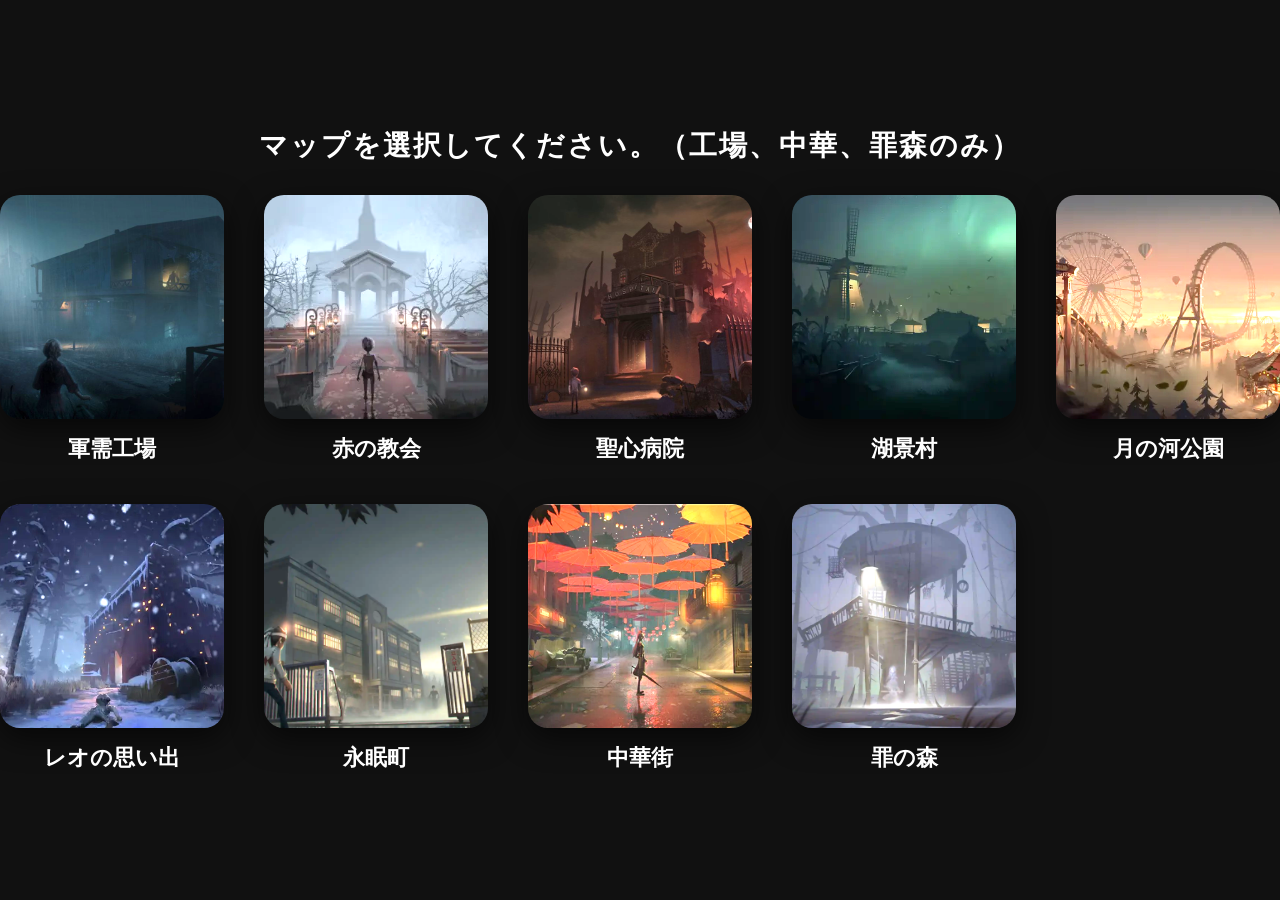
==== index.html @ 0e40f963 "Update index.html" ====
<!DOCTYPE html>
<html lang="ja">
<head>
  <meta charset="UTF-8">
  <title>第五人格解読機配置</title>
  <link rel="stylesheet" href="../style.css">
</head>

<body class="homePage">

<h1 class="pageTitle">マップを選択してください。（工場、中華、罪森のみ）</h1>

<div class="container">

  <a href="ArmsFactory/index.html" class="mapItem">
      <img src="mapimage/ArmsFactory.png" alt="">
      <div class="mapTitle">軍需工場</div>
  </a>

  <a href="TheRedChurch/index.html" class="mapItem">
      <img src="mapimage/TheRedChurch.png" alt="">
      <div class="mapTitle">赤の教会</div>
  </a>

  <a href="SacredHeartHospital/index.html" class="mapItem">
      <img src="mapimage/SacredHeartHospital.png" alt="">
      <div class="mapTitle">聖心病院</div>
  </a>

  <a href="LakesideVillage/index.html" class="mapItem">
      <img src="mapimage/LakesideVillage.png" alt="">
      <div class="mapTitle">湖景村</div>
  </a>

  <a href="MoonlitRiverPark/index.html" class="mapItem">
      <img src="mapimage/MoonlitRiverPark.png" alt="">
      <div class="mapTitle">月の河公園</div>
  </a>

  <a href="LeosMemory/index.html" class="mapItem">
      <img src="mapimage/LeosMemory.png" alt="">
      <div class="mapTitle">レオの思い出</div>
  </a>

  <a href="EversleepingTown/index.html" class="mapItem">
      <img src="mapimage/EversleepingTown.png" alt="">
      <div class="mapTitle">永眠町</div>
  </a>

  <a href="ChinaTown/index.html" class="mapItem">
      <img src="mapimage/ChinaTown.png" alt="">
      <div class="mapTitle">中華街</div>
  </a>

  <a href="DarkWoods/index.html" class="mapItem">
      <img src="mapimage/DarkWoods.png" alt="">
      <div class="mapTitle">罪の森</div>
  </a>

  <!-- 右下は空白 -->
  <div class="card empty"></div>

</div>

</body>
</html>
---- style.css ----
/* ======================
   基本設定
====================== */

body{
    background:#111;
    color:white;
    font-family:sans-serif;
    margin:0;
}
/* ======================
   地図（完全中央）
====================== */

#map{
    position:relative;
    width:800px;
    flex-shrink:0;
}

#map img{
    width:100%;
    display:block;
}

/* ======================
   アンテナ
====================== */

.antenna{
    position:absolute;
    width:35px;
    height:35px;
    border-radius:50%;
    background:transparent;
    cursor:pointer;
    transition:0.2s;
    transform:translate(-50%, -50%);
}

.antenna.active{
    background:red;
}

.antenna.absent{
    background:rgba(0,150,255,0.9);
}

/* ======================
   結果エリア
====================== */

#result{
    text-align:center;
    margin-top:30px;
}

#result img{
    width:220px;
    margin:10px;
    cursor:pointer;
}

/* ======================
   ボタン
====================== */

button{
    padding:8px 20px;
    margin:15px;
    font-size:16px;
    cursor:pointer;
}

/* ======================
   右側パネル（固定）
====================== */

#sidePanel{
    width:420px;
    text-align:center;
    flex-shrink:0;
}

#description{
    font-size:20px;
    line-height:1.8;
    margin-bottom:30px;
    color:#ddd;
}

#count{
    font-size:28px;
    margin-bottom:20px;
}

/* ======================
   モーダル
====================== */

#modal{
    display:none;
    position:fixed;
    inset:0;
    background:rgba(0,0,0,0.85);
    justify-content:center;
    align-items:center;
    z-index:1000;
}

#modal img{
    max-width:90%;
    max-height:90%;
}

#closeBtn{
    position:absolute;
    top:20px;
    right:20px;
    width:80px;
    height:80px;
    display:flex;
    justify-content:center;
    align-items:center;
    font-size:40px;
    color:white;
    cursor:pointer;
    background:rgba(0,0,0,0.3);
    border-radius:50%;
}

#sidePanel h1{
    margin:0 0 25px 0;
    text-align:center;
}

#mainWrapper{
    display:flex;
    justify-content:center;
    align-items:flex-start;
    gap:60px;
    margin-top:10px;
    width:100%;
}

@media (max-width:1300px){
    #mainWrapper{
        flex-direction:column;
        align-items:center;
    }

    #sidePanel{
        margin-top:40px;
    }
}

.homeContainer{
    display:flex;
    justify-content:center;
    gap:60px;
    margin-top:60px;
    flex-wrap:wrap;
}

/* ======================
   トップページ 新デザイン
====================== */

.container{
    display:grid;
    grid-template-columns:repeat(5, 1fr);
    gap:40px;
    max-width:1400px;
    margin:20px auto;
}

.mapItem{
    text-decoration:none;
    color:white;
    text-align:center;
    transition:0.3s;
}

.mapItem img{
    width:100%;
    aspect-ratio:1 / 1;   /* 正方形 */
    object-fit:cover;     /* はみ出しカット */
    object-position:center; /* 常に中央 */
    border-radius:20px;
    display:block;
    box-shadow:0 10px 30px rgba(0,0,0,0.6);
    transition:0.3s;
}

.mapTitle{
    margin-top:15px;
    font-size:22px;
    font-weight:bold;
}

.mapItem:hover img{
    transform:scale(1.05);
}

.pageTitle{
    text-align:center;
    font-size:28px;
    margin:20px 0 30px 0;  /* 上下の余白を小さく */
    letter-spacing:2px;
}

.homePage{
    min-height:100vh;
    display:flex;
    flex-direction:column;
    justify-content:center;
}

.homeBtn{
    background:#444;
    color:white;
}

.homeBtn:hover{
    background:#666;
}

.homePage .container{
    margin:0 auto;
}

.homePage .pageTitle{
    margin:0 0 30px 0;
}

#sidePanel button{
    display:block;
    width:230px;
    padding:12px 0;   /* 左右paddingなしにすると綺麗 */
    margin:15px auto;
}

#choiceMenu{
position:absolute;
background:white;
border:2px solid black;
padding:5px;
display:none;
z-index:1000;
}

#choiceMenu button{
    display:inline-block;
    padding:5px 10px;
    margin:2px;
}
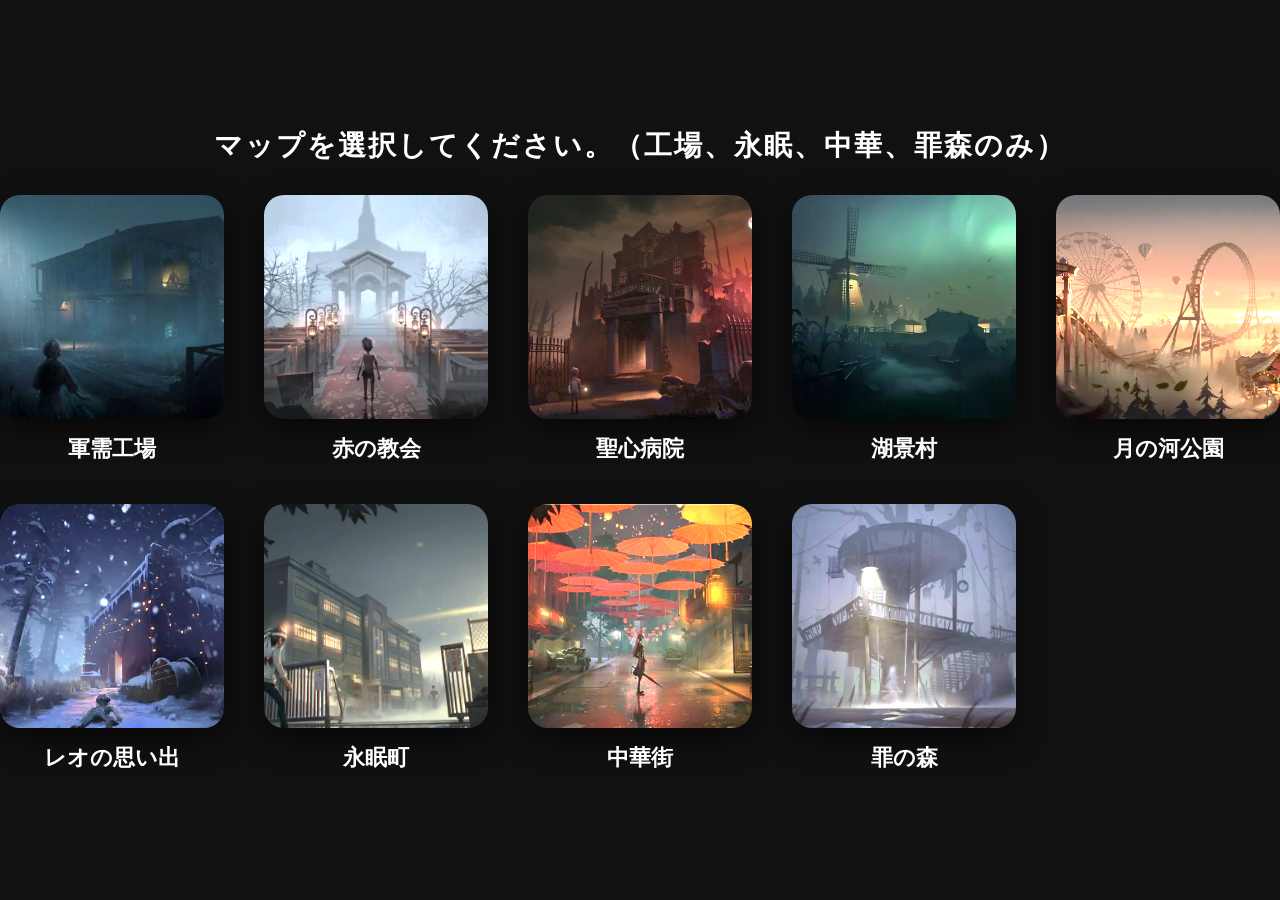
==== commit 108dae58: "Update index.html" ====
--- a/index.html
+++ b/index.html
@@ -8,7 +8,7 @@
 
 <body class="homePage">
 
-<h1 class="pageTitle">マップを選択してください。（工場、中華、罪森のみ）</h1>
+<h1 class="pageTitle">マップを選択してください。（工場、永眠、中華、罪森のみ）</h1>
 
 <div class="container">
 
@@ -64,4 +64,3 @@
 
 </body>
 </html>
-
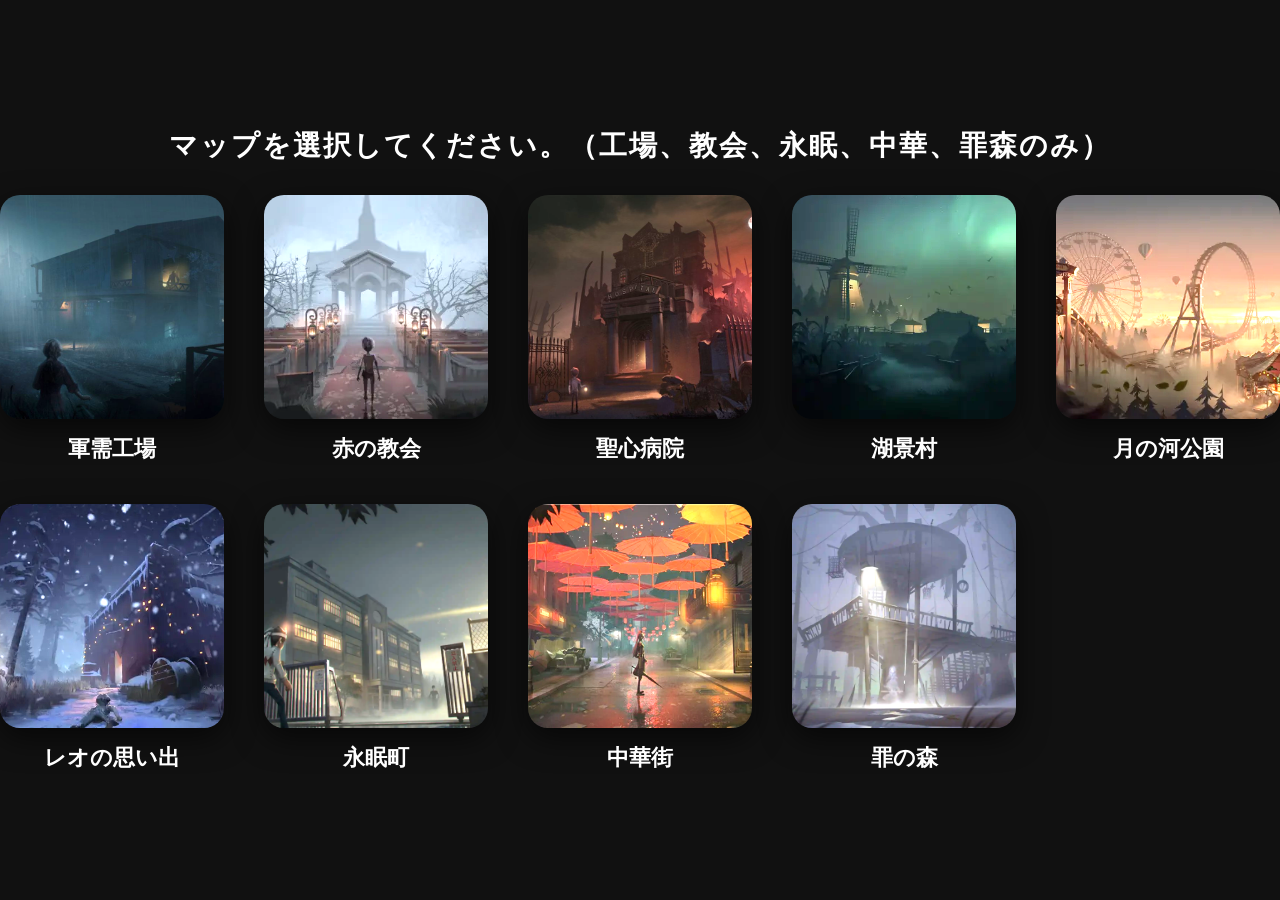
==== commit 47bb37bf: "Update index.html" ====
--- a/index.html
+++ b/index.html
@@ -8,7 +8,7 @@
 
 <body class="homePage">
 
-<h1 class="pageTitle">マップを選択してください。（工場、永眠、中華、罪森のみ）</h1>
+<h1 class="pageTitle">マップを選択してください。（工場、教会、永眠、中華、罪森のみ）</h1>
 
 <div class="container">
 
@@ -64,3 +64,4 @@
 
 </body>
 </html>
+
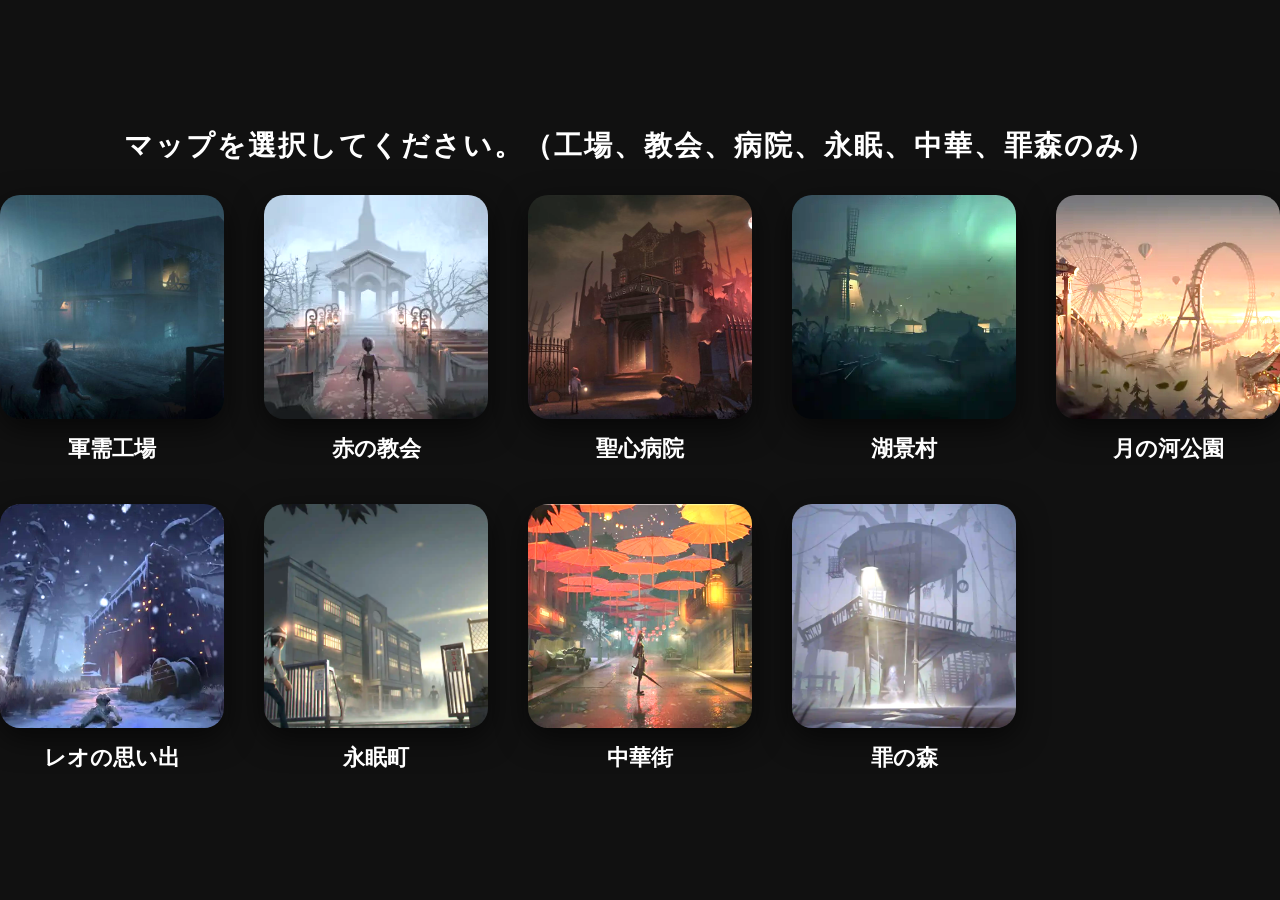
==== commit 5a2c21b5: "Update index.html" ====
--- a/index.html
+++ b/index.html
@@ -8,7 +8,7 @@
 
 <body class="homePage">
 
-<h1 class="pageTitle">マップを選択してください。（工場、教会、永眠、中華、罪森のみ）</h1>
+<h1 class="pageTitle">マップを選択してください。（工場、教会、病院、永眠、中華、罪森のみ）</h1>
 
 <div class="container">
 
@@ -64,4 +64,3 @@
 
 </body>
 </html>
-
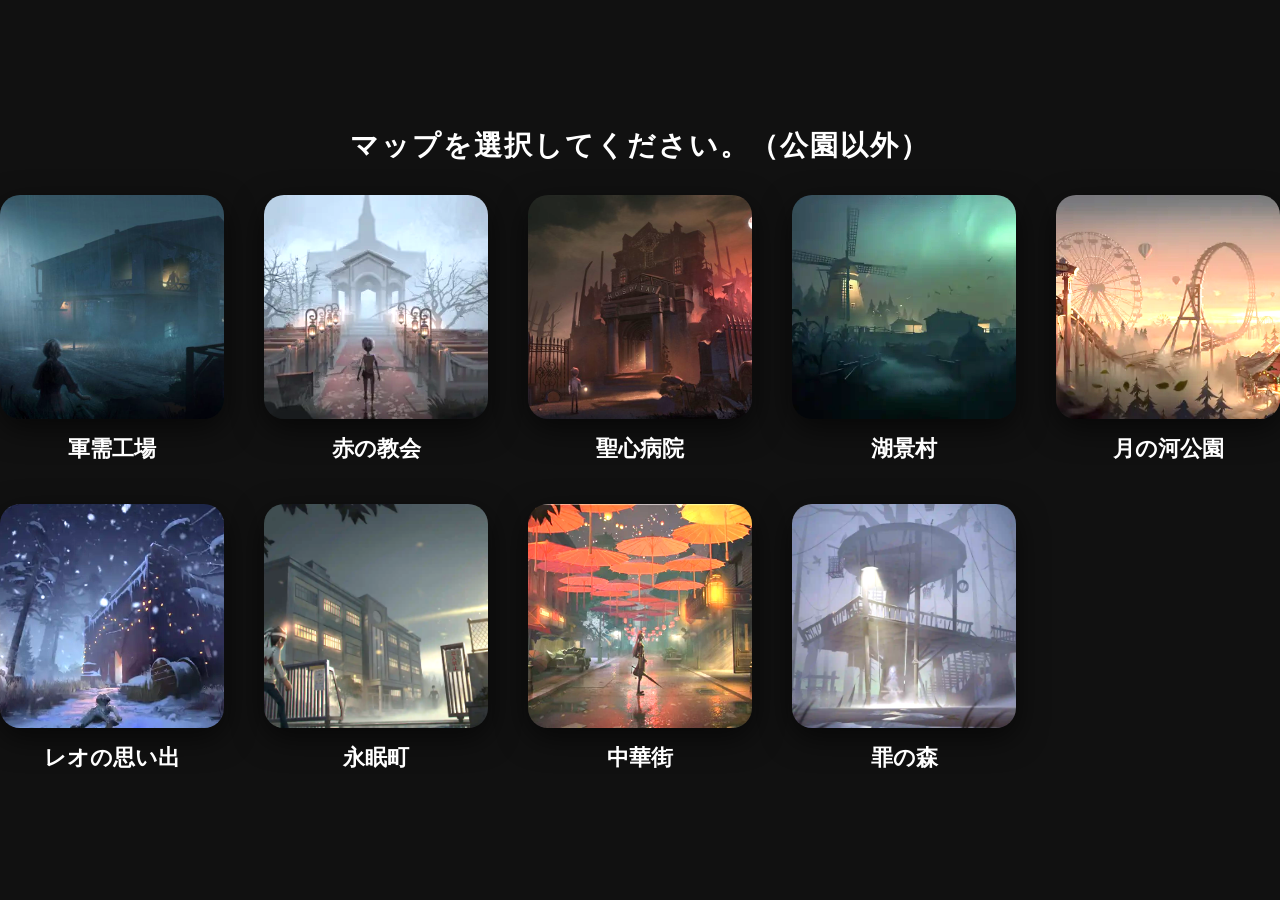
==== commit 457aacc0: "Update index.html" ====
--- a/index.html
+++ b/index.html
@@ -8,7 +8,7 @@
 
 <body class="homePage">
 
-<h1 class="pageTitle">マップを選択してください。（工場、教会、病院、永眠、中華、罪森のみ）</h1>
+<h1 class="pageTitle">マップを選択してください。（公園以外）</h1>
 
 <div class="container">
 
@@ -64,3 +64,4 @@
 
 </body>
 </html>
+
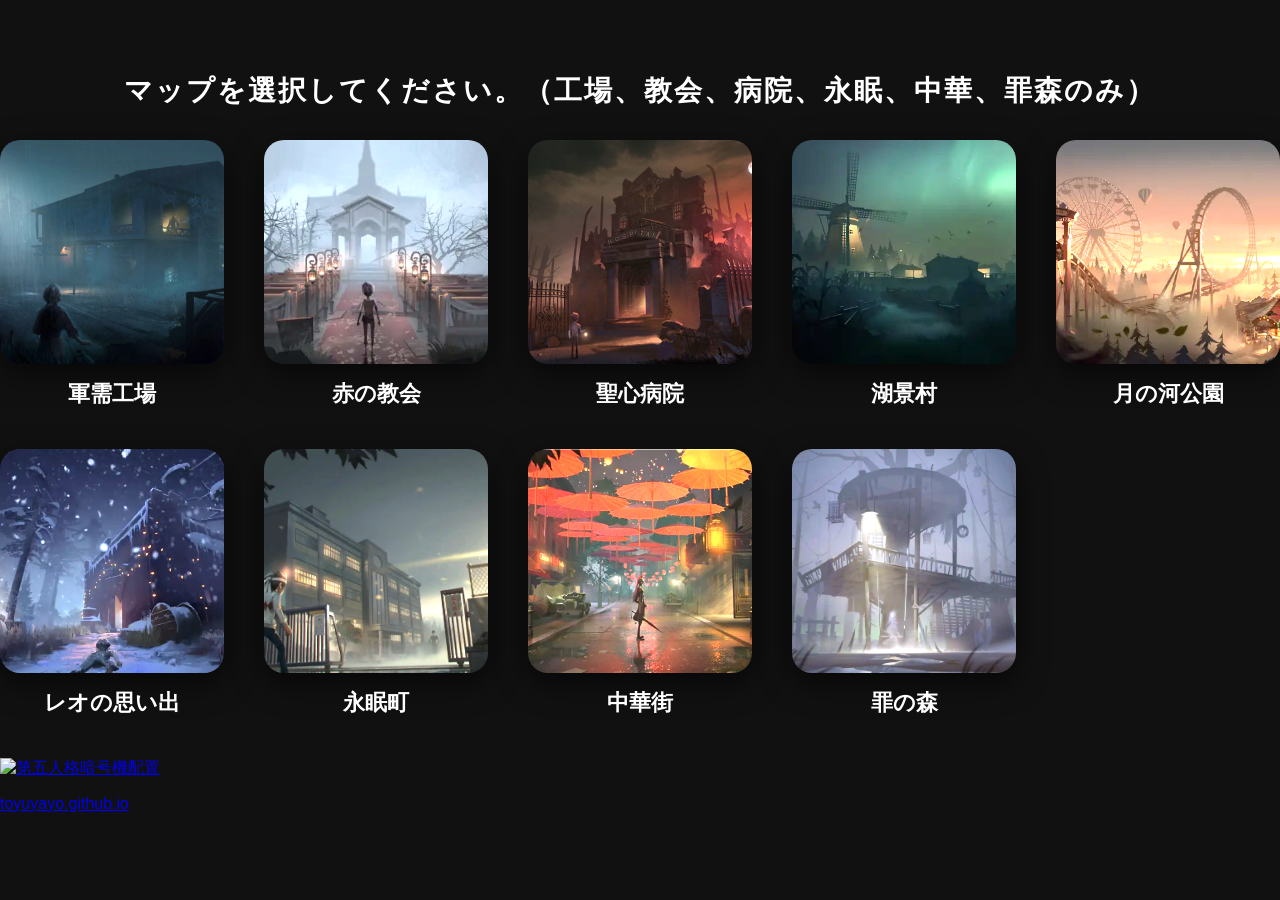
==== commit 695db39c: "Update index.html" ====
--- a/index.html
+++ b/index.html
@@ -2,13 +2,13 @@
 <html lang="ja">
 <head>
   <meta charset="UTF-8">
-  <title>第五人格解読機配置</title>
+  <title>第五人格暗号機配置</title>
   <link rel="stylesheet" href="../style.css">
 </head>
 
 <body class="homePage">
 
-<h1 class="pageTitle">マップを選択してください。（公園以外）</h1>
+<h1 class="pageTitle">マップを選択してください。（工場、教会、病院、永眠、中華、罪森のみ）</h1>
 
 <div class="container">
 
@@ -60,8 +60,14 @@
   <!-- 右下は空白 -->
   <div class="card empty"></div>
 
+<a href="https://toyuyayo.github.io" target="_blank">
+  <div class="card">
+    <img src="img/tool.png" alt="第五人格暗号機配置">
+    <p>toyuyayo.github.io</p>
+  </div>
+</a>
+
 </div>
 
 </body>
 </html>
-
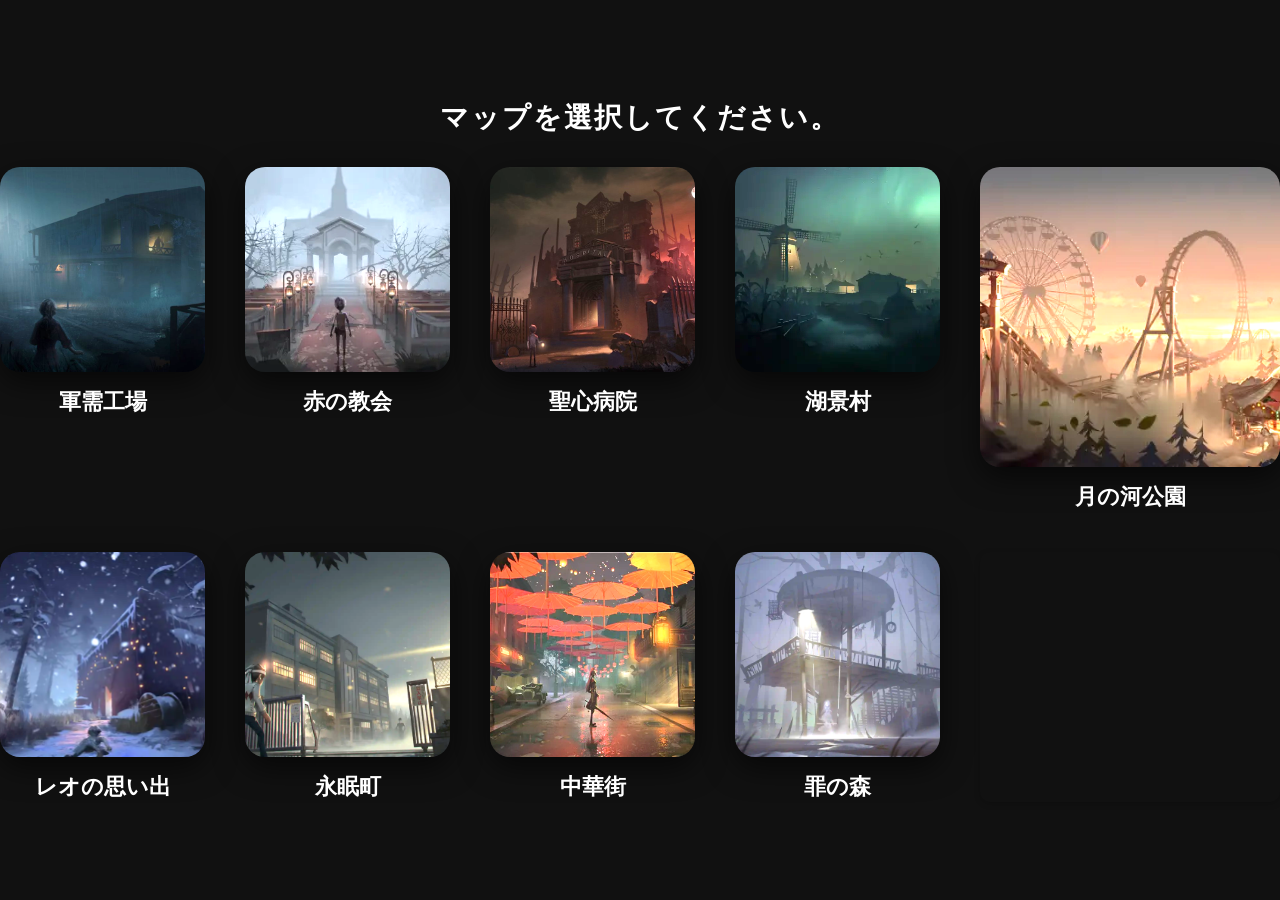
==== commit a2c1a348: "Update index.html" ====
--- a/index.html
+++ b/index.html
@@ -4,11 +4,19 @@
   <meta charset="UTF-8">
   <title>第五人格暗号機配置</title>
   <link rel="stylesheet" href="../style.css">
+
+  <!-- OGP（Twitterカード用） -->
+  <meta property="og:title" content="第五人格暗号機配置">
+  <meta property="og:description" content="暗号機配置を確認できるサイト">
+  <meta property="og:image" content="https://toyuyayo.github.io/mapimage/ArmsFactory.png">
+  <meta property="og:url" content="https://toyuyayo.github.io">
+  <meta name="twitter:card" content="summary_large_image">
+
 </head>
 
 <body class="homePage">
 
-<h1 class="pageTitle">マップを選択してください。（工場、教会、病院、永眠、中華、罪森のみ）</h1>
+<h1 class="pageTitle">マップを選択してください。</h1>
 
 <div class="container">
 
@@ -60,13 +68,6 @@
   <!-- 右下は空白 -->
   <div class="card empty"></div>
 
-<a href="https://toyuyayo.github.io" target="_blank">
-  <div class="card">
-    <img src="img/tool.png" alt="第五人格暗号機配置">
-    <p>toyuyayo.github.io</p>
-  </div>
-</a>
-
 </div>
 
 </body>
--- a/style.css
+++ b/style.css
@@ -254,3 +254,23 @@
     padding:5px 10px;
     margin:2px;
 }
+
+.card{
+  width:300px;
+  border-radius:10px;
+  overflow:hidden;
+  box-shadow:0 2px 6px rgba(0,0,0,0.2);
+  text-align:left;
+  font-family:sans-serif;
+}
+
+.card img{
+  width:100%;
+  display:block;
+}
+
+.card p{
+  margin:6px;
+  color:#666;
+  font-size:14px;
+}
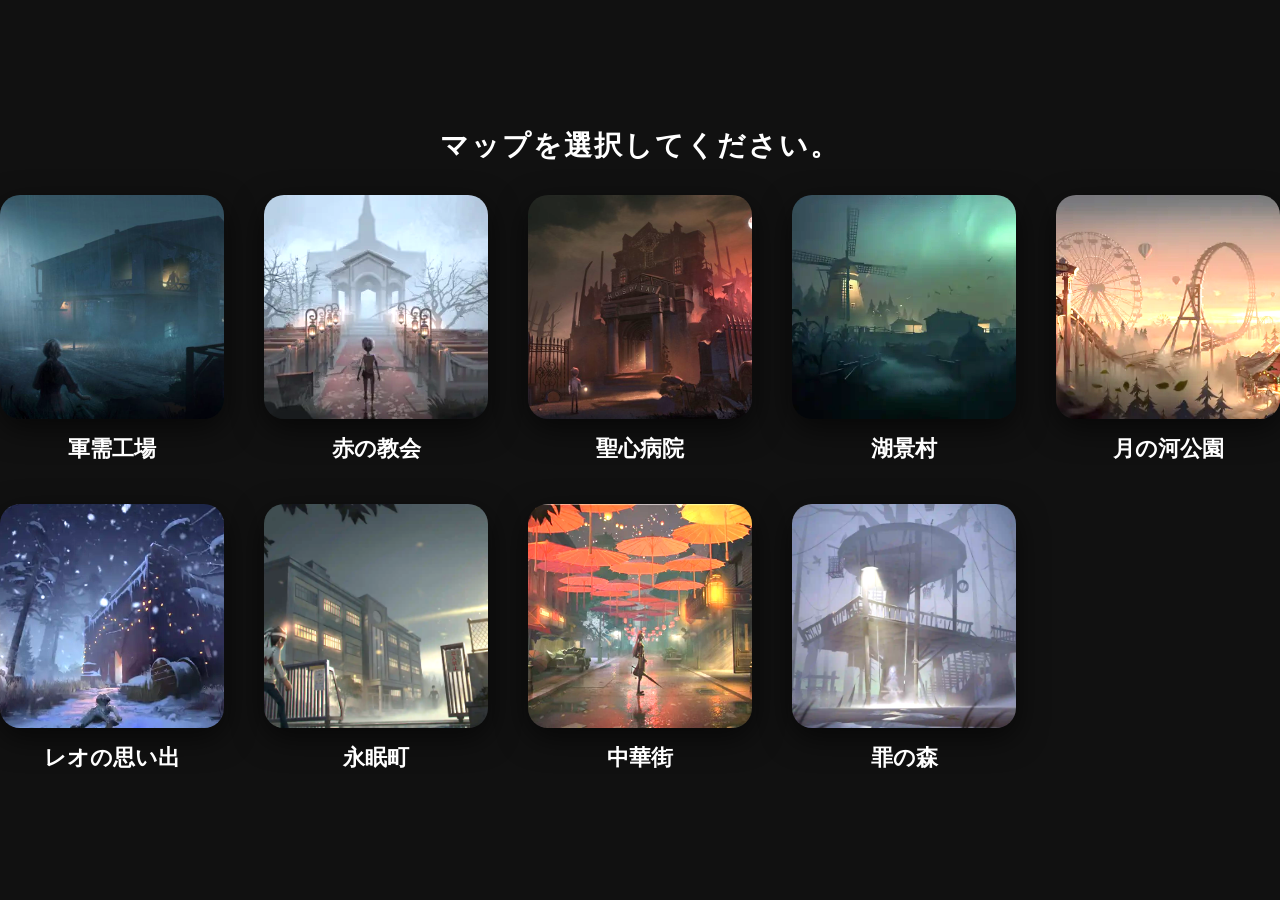
==== commit d65f0dac: "Update index.html" ====
--- a/index.html
+++ b/index.html
@@ -65,8 +65,7 @@
       <div class="mapTitle">罪の森</div>
   </a>
 
-  <!-- 右下は空白 -->
-  <div class="card empty"></div>
+<div></div>
 
 </div>
 
--- a/style.css
+++ b/style.css
@@ -268,9 +268,3 @@
   width:100%;
   display:block;
 }
-
-.card p{
-  margin:6px;
-  color:#666;
-  font-size:14px;
-}
